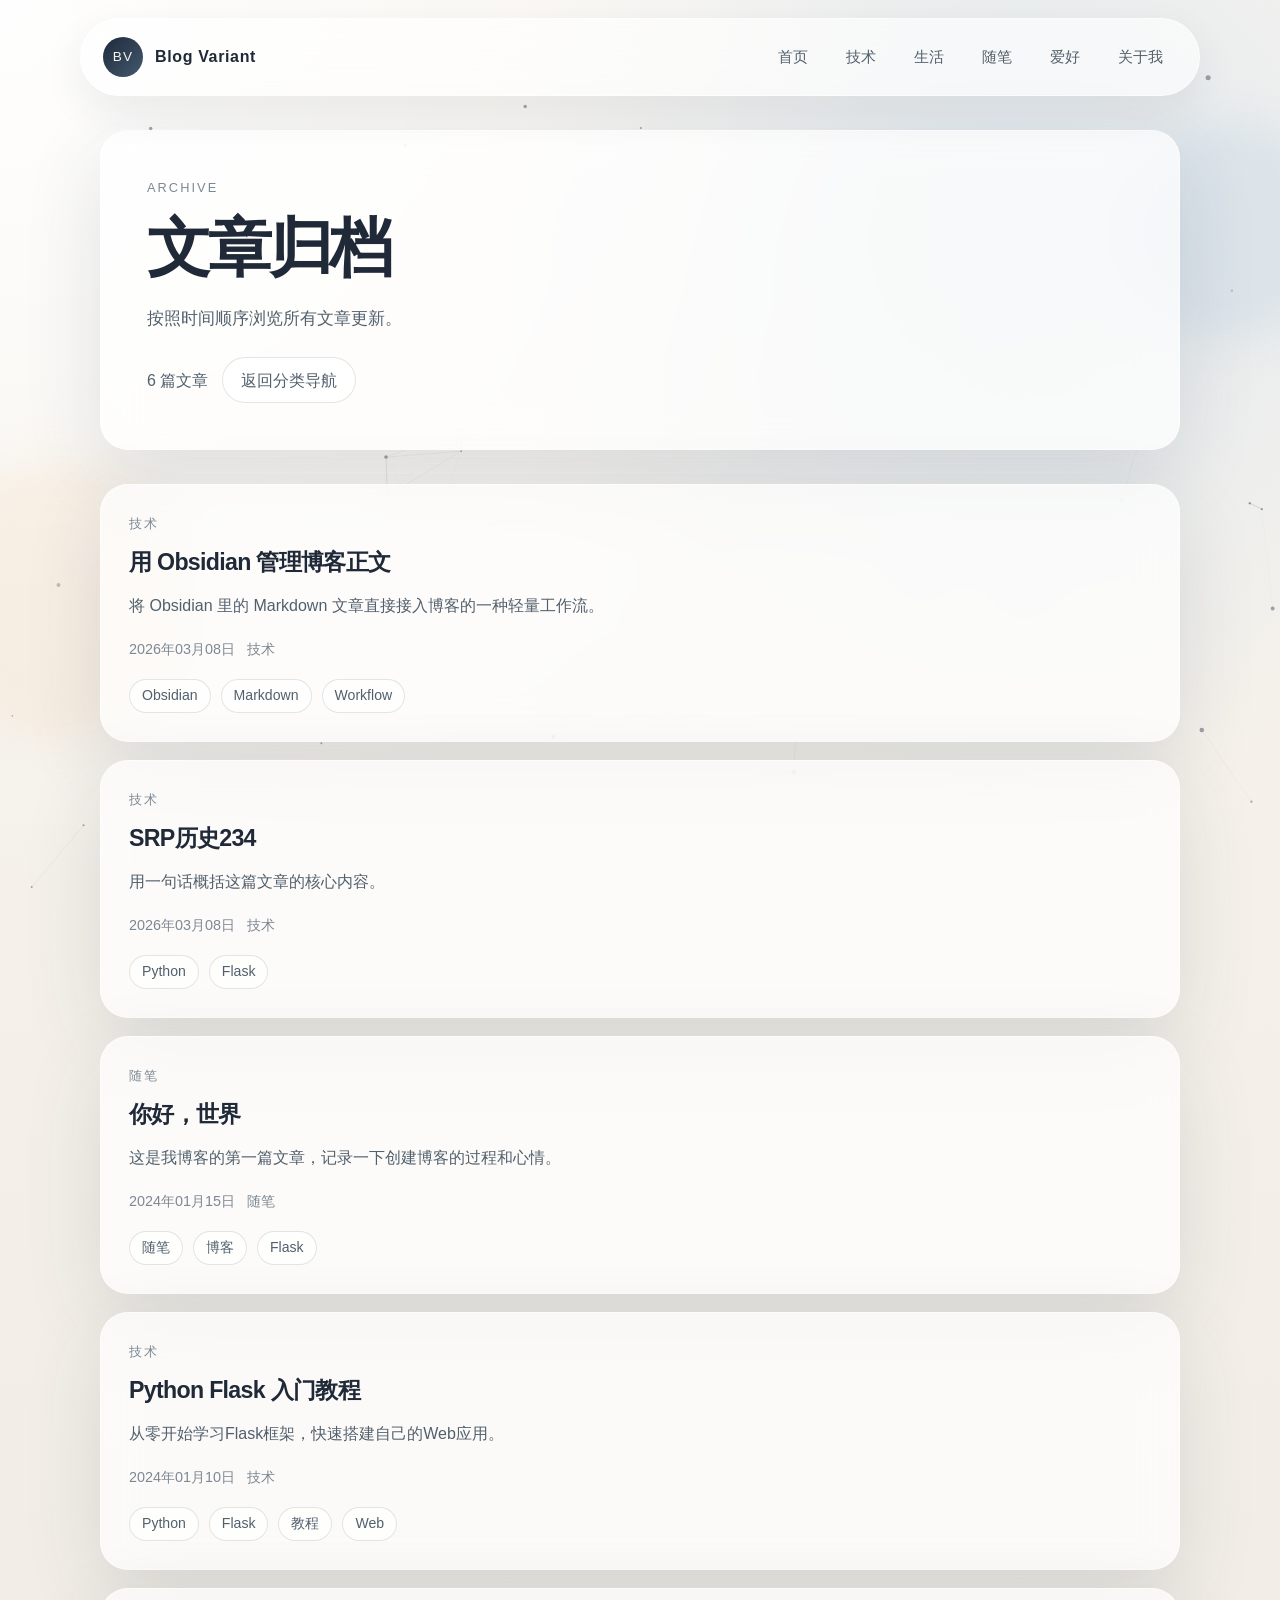
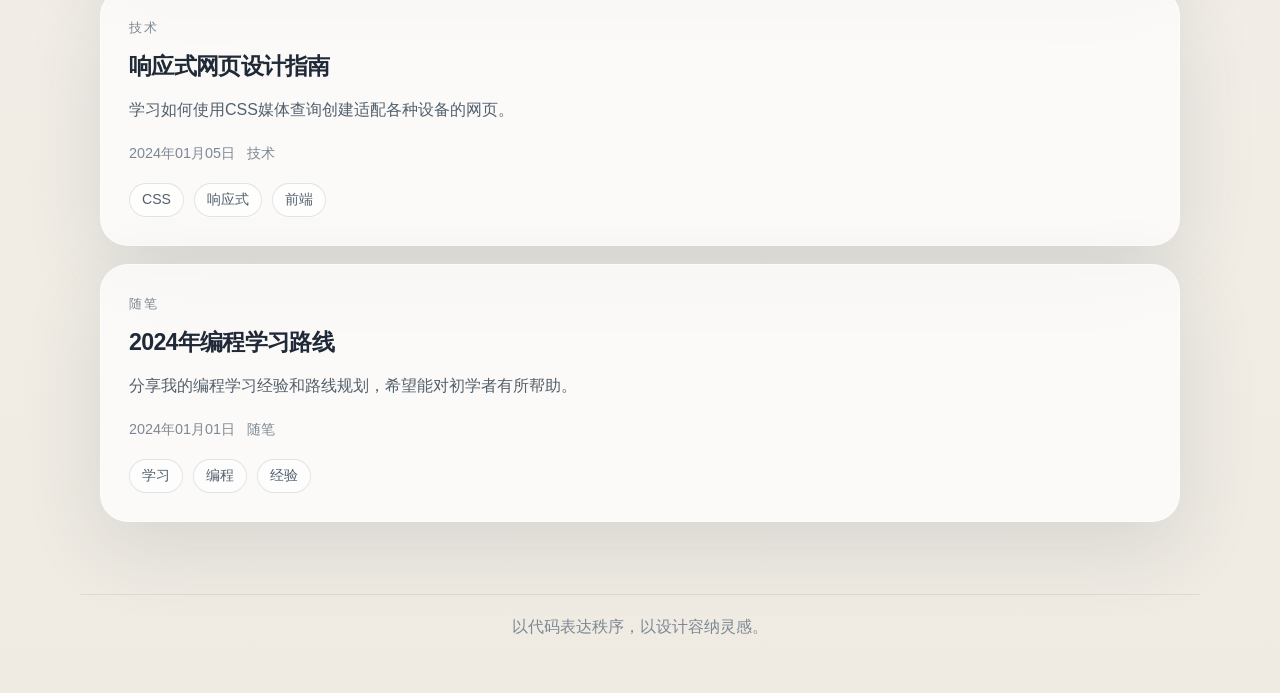
==== archive/index.html @ 3c1abb7d "first push" ====
<!DOCTYPE html>
<html lang="zh-CN">
<head>
    <meta charset="UTF-8">
    <meta name="viewport" content="width=device-width, initial-scale=1.0">
    <title>归档 - Blog Variant</title>
    <link rel="stylesheet" href="/static/css/style.css">
    
</head>
<body>
    <div class="page-shell">
        <canvas id="particles-canvas" aria-hidden="true"></canvas>
        <div class="ambient ambient-one" aria-hidden="true"></div>
        <div class="ambient ambient-two" aria-hidden="true"></div>

        <header class="site-header">
            <div class="header-inner">
                <a href="/" class="logo">
                    <span class="logo-mark">BV</span>
                    <span class="logo-text">Blog Variant</span>
                </a>

                <button class="menu-toggle" type="button" aria-expanded="false" aria-controls="site-nav" onclick="toggleMenu()">
                    <span></span>
                    <span></span>
                    <span></span>
                </button>

                <nav class="site-nav" id="site-nav">
                    <a href="/">首页</a>
                    
                    <a href="/category/tech/">技术</a>
                    
                    <a href="/category/life/">生活</a>
                    
                    <a href="/category/notes/">随笔</a>
                    
                    <a href="/category/hobby/">爱好</a>
                    
                    <a href="/#about">关于我</a>
                </nav>
            </div>
        </header>

        <main class="main-content">
            
<section class="category-hero">
    <p class="eyebrow">Archive</p>
    <h1>文章归档</h1>
    <p class="category-intro">按照时间顺序浏览所有文章更新。</p>
    <div class="category-summary">
        <span>6 篇文章</span>
        <a href="/#category-overview">返回分类导航</a>
    </div>
</section>

<section class="section-block">
    <div class="post-list">
        
            
            <a href="/post/obsidian-blog-workflow/" class="post-card" style="--delay: 0.0s;">
                <p class="featured-category">技术</p>
                <h2>用 Obsidian 管理博客正文</h2>
                <p class="description">将 Obsidian 里的 Markdown 文章直接接入博客的一种轻量工作流。</p>
                <div class="post-meta">
                    <span>2026年03月08日</span>
                    <span>技术</span>
                </div>
                
                <div class="tags">
                    
                    <span class="tag">Obsidian</span>
                    
                    <span class="tag">Markdown</span>
                    
                    <span class="tag">Workflow</span>
                    
                </div>
                
            </a>
            
            <a href="/post/%E5%8E%86%E5%8F%B2/" class="post-card" style="--delay: 0.06s;">
                <p class="featured-category">技术</p>
                <h2>SRP历史234</h2>
                <p class="description">用一句话概括这篇文章的核心内容。</p>
                <div class="post-meta">
                    <span>2026年03月08日</span>
                    <span>技术</span>
                </div>
                
                <div class="tags">
                    
                    <span class="tag">Python</span>
                    
                    <span class="tag">Flask</span>
                    
                </div>
                
            </a>
            
            <a href="/post/hello-world/" class="post-card" style="--delay: 0.12s;">
                <p class="featured-category">随笔</p>
                <h2>你好，世界</h2>
                <p class="description">这是我博客的第一篇文章，记录一下创建博客的过程和心情。</p>
                <div class="post-meta">
                    <span>2024年01月15日</span>
                    <span>随笔</span>
                </div>
                
                <div class="tags">
                    
                    <span class="tag">随笔</span>
                    
                    <span class="tag">博客</span>
                    
                    <span class="tag">Flask</span>
                    
                </div>
                
            </a>
            
            <a href="/post/python-flask-tutorial/" class="post-card" style="--delay: 0.18s;">
                <p class="featured-category">技术</p>
                <h2>Python Flask 入门教程</h2>
                <p class="description">从零开始学习Flask框架，快速搭建自己的Web应用。</p>
                <div class="post-meta">
                    <span>2024年01月10日</span>
                    <span>技术</span>
                </div>
                
                <div class="tags">
                    
                    <span class="tag">Python</span>
                    
                    <span class="tag">Flask</span>
                    
                    <span class="tag">教程</span>
                    
                    <span class="tag">Web</span>
                    
                </div>
                
            </a>
            
            <a href="/post/responsive-web-design/" class="post-card" style="--delay: 0.24s;">
                <p class="featured-category">技术</p>
                <h2>响应式网页设计指南</h2>
                <p class="description">学习如何使用CSS媒体查询创建适配各种设备的网页。</p>
                <div class="post-meta">
                    <span>2024年01月05日</span>
                    <span>技术</span>
                </div>
                
                <div class="tags">
                    
                    <span class="tag">CSS</span>
                    
                    <span class="tag">响应式</span>
                    
                    <span class="tag">前端</span>
                    
                </div>
                
            </a>
            
            <a href="/post/learn-to-code-2024/" class="post-card" style="--delay: 0.3s;">
                <p class="featured-category">随笔</p>
                <h2>2024年编程学习路线</h2>
                <p class="description">分享我的编程学习经验和路线规划，希望能对初学者有所帮助。</p>
                <div class="post-meta">
                    <span>2024年01月01日</span>
                    <span>随笔</span>
                </div>
                
                <div class="tags">
                    
                    <span class="tag">学习</span>
                    
                    <span class="tag">编程</span>
                    
                    <span class="tag">经验</span>
                    
                </div>
                
            </a>
            
        
    </div>
</section>

        </main>

        <footer class="site-footer">
            <p>以代码表达秩序，以设计容纳灵感。</p>
        </footer>
    </div>

    <script>
        function toggleMenu() {
            var nav = document.getElementById("site-nav");
            var button = document.querySelector(".menu-toggle");
            var isActive = nav.classList.toggle("active");
            button.setAttribute("aria-expanded", isActive ? "true" : "false");
        }

        (function () {
            var canvas = document.getElementById("particles-canvas");
            if (!canvas) return;

            var ctx = canvas.getContext("2d");
            var particles = [];
            var mouse = { x: null, y: null, active: false };
            var isReduced = window.matchMedia("(prefers-reduced-motion: reduce)").matches;
            var density = window.innerWidth < 768 ? 28 : 56;

            function resizeCanvas() {
                canvas.width = window.innerWidth;
                canvas.height = window.innerHeight;
                density = window.innerWidth < 768 ? 28 : 56;
                createParticles();
            }

            function createParticles() {
                particles = [];
                for (var i = 0; i < density; i += 1) {
                    particles.push({
                        x: Math.random() * canvas.width,
                        y: Math.random() * canvas.height,
                        vx: (Math.random() - 0.5) * 0.32,
                        vy: (Math.random() - 0.5) * 0.32,
                        radius: Math.random() * 1.8 + 0.8
                    });
                }
            }

            function drawConnections() {
                for (var i = 0; i < particles.length; i += 1) {
                    for (var j = i + 1; j < particles.length; j += 1) {
                        var dx = particles[i].x - particles[j].x;
                        var dy = particles[i].y - particles[j].y;
                        var distance = Math.sqrt(dx * dx + dy * dy);
                        if (distance < 110) {
                            ctx.beginPath();
                            ctx.strokeStyle = "rgba(38, 48, 64, " + ((1 - distance / 110) * 0.16) + ")";
                            ctx.lineWidth = 1;
                            ctx.moveTo(particles[i].x, particles[i].y);
                            ctx.lineTo(particles[j].x, particles[j].y);
                            ctx.stroke();
                        }
                    }
                }
            }

            function updateParticles() {
                ctx.clearRect(0, 0, canvas.width, canvas.height);

                particles.forEach(function (particle) {
                    particle.x += particle.vx;
                    particle.y += particle.vy;

                    if (particle.x <= -20 || particle.x >= canvas.width + 20) particle.vx *= -1;
                    if (particle.y <= -20 || particle.y >= canvas.height + 20) particle.vy *= -1;

                    if (mouse.active && mouse.x !== null && mouse.y !== null) {
                        var mdx = particle.x - mouse.x;
                        var mdy = particle.y - mouse.y;
                        var mouseDistance = Math.sqrt(mdx * mdx + mdy * mdy);
                        if (mouseDistance < 120 && mouseDistance > 0) {
                            particle.x += mdx / mouseDistance * 0.35;
                            particle.y += mdy / mouseDistance * 0.35;
                        }
                    }

                    ctx.beginPath();
                    ctx.arc(particle.x, particle.y, particle.radius, 0, Math.PI * 2);
                    ctx.fillStyle = "rgba(21, 31, 47, 0.38)";
                    ctx.fill();
                });

                drawConnections();

                if (!isReduced) {
                    window.requestAnimationFrame(updateParticles);
                }
            }

            window.addEventListener("mousemove", function (event) {
                mouse.x = event.clientX;
                mouse.y = event.clientY;
                mouse.active = true;
            }, { passive: true });

            window.addEventListener("mouseleave", function () {
                mouse.active = false;
            });

            window.addEventListener("resize", resizeCanvas);
            resizeCanvas();

            if (isReduced) {
                updateParticles();
            } else {
                window.requestAnimationFrame(updateParticles);
            }
        })();
    </script>
    
</body>
</html>
---- static/css/style.css ----
:root {
    --bg-primary: #f4f0e8;
    --bg-soft: rgba(255, 255, 255, 0.62);
    --bg-card: rgba(255, 255, 255, 0.72);
    --bg-strong: #fffdfa;
    --text-primary: #1f2937;
    --text-secondary: #52606d;
    --text-tertiary: #7d8894;
    --line: rgba(31, 41, 55, 0.12);
    --line-strong: rgba(31, 41, 55, 0.2);
    --accent: #213246;
    --accent-soft: #dce6ef;
    --shadow: 0 24px 80px rgba(33, 50, 70, 0.12);
    --shadow-soft: 0 16px 40px rgba(33, 50, 70, 0.08);
    --max-width: 1120px;
    --content-width: 760px;
    --header-height: 78px;
    --radius-lg: 28px;
    --radius-md: 20px;
    --radius-sm: 14px;
}

* {
    box-sizing: border-box;
    margin: 0;
    padding: 0;
}

html {
    scroll-behavior: smooth;
}

body {
    min-height: 100vh;
    font-family: "Avenir Next", "PingFang SC", "Microsoft YaHei", sans-serif;
    color: var(--text-primary);
    background:
        radial-gradient(circle at top left, rgba(255, 255, 255, 0.95), transparent 34%),
        radial-gradient(circle at 80% 10%, rgba(220, 230, 239, 0.8), transparent 24%),
        linear-gradient(180deg, #f8f4ee 0%, #efebe3 100%);
    line-height: 1.7;
}

a {
    color: inherit;
}

img {
    max-width: 100%;
    display: block;
}

#particles-canvas {
    position: fixed;
    inset: 0;
    z-index: 0;
    pointer-events: none;
}

.page-shell {
    position: relative;
    min-height: 100vh;
    overflow: hidden;
}

.ambient {
    position: fixed;
    z-index: 0;
    border-radius: 999px;
    filter: blur(22px);
    opacity: 0.65;
    pointer-events: none;
}

.ambient-one {
    top: 120px;
    right: -60px;
    width: 220px;
    height: 220px;
    background: rgba(204, 218, 228, 0.75);
}

.ambient-two {
    top: 460px;
    left: -80px;
    width: 280px;
    height: 280px;
    background: rgba(244, 227, 205, 0.6);
}

.site-header,
.main-content,
.site-footer {
    position: relative;
    z-index: 1;
}

.site-header {
    position: sticky;
    top: 0;
    padding: 18px 20px 0;
    z-index: 10;
}

.header-inner {
    max-width: var(--max-width);
    margin: 0 auto;
    min-height: var(--header-height);
    padding: 0 22px;
    position: relative;
    display: flex;
    align-items: center;
    justify-content: space-between;
    border: 1px solid rgba(255, 255, 255, 0.55);
    border-radius: 999px;
    background: rgba(255, 255, 255, 0.62);
    backdrop-filter: blur(18px);
    box-shadow: var(--shadow-soft);
}

.logo {
    display: inline-flex;
    align-items: center;
    gap: 12px;
    text-decoration: none;
}

.logo-mark {
    width: 40px;
    height: 40px;
    display: inline-flex;
    align-items: center;
    justify-content: center;
    border-radius: 50%;
    background: linear-gradient(135deg, #1d2a3a, #44596f);
    color: #f8f4ee;
    font-size: 0.85rem;
    letter-spacing: 0.08em;
}

.logo-text {
    font-size: 1rem;
    font-weight: 600;
    letter-spacing: 0.04em;
}

.site-nav {
    display: flex;
    align-items: center;
    gap: 10px;
}

.site-nav a {
    padding: 10px 14px;
    border-radius: 999px;
    text-decoration: none;
    color: var(--text-secondary);
    font-size: 0.95rem;
    transition: background-color 0.25s ease, color 0.25s ease, transform 0.25s ease;
}

.site-nav a:hover,
.site-nav a:focus-visible {
    background: rgba(33, 50, 70, 0.08);
    color: var(--text-primary);
    transform: translateY(-1px);
}

.menu-toggle {
    display: none;
    width: 44px;
    height: 44px;
    border: 0;
    border-radius: 50%;
    background: rgba(33, 50, 70, 0.06);
    cursor: pointer;
}

.menu-toggle span {
    display: block;
    width: 18px;
    height: 2px;
    margin: 4px auto;
    background: var(--accent);
}

.main-content {
    max-width: var(--max-width);
    margin: 0 auto;
    padding: 34px 20px 72px;
}

.glass-card {
    background: var(--bg-card);
    border: 1px solid rgba(255, 255, 255, 0.55);
    backdrop-filter: blur(18px);
    box-shadow: var(--shadow);
}

.hero-section {
    display: grid;
    grid-template-columns: minmax(0, 1.35fr) minmax(320px, 0.85fr);
    gap: 28px;
    align-items: stretch;
    margin-top: 12px;
}

.hero-copy,
.identity-card,
.category-panel,
.featured-card,
.post-card,
.category-hero,
.post-detail,
.empty-state {
    border-radius: var(--radius-lg);
    background: var(--bg-card);
    border: 1px solid rgba(255, 255, 255, 0.55);
    backdrop-filter: blur(18px);
    box-shadow: var(--shadow);
}

.hero-copy {
    padding: 56px;
    position: relative;
    overflow: hidden;
}

.hero-copy::after {
    content: "";
    position: absolute;
    right: 32px;
    top: 32px;
    width: 140px;
    height: 140px;
    border-radius: 24px;
    border: 1px solid rgba(33, 50, 70, 0.08);
    background: linear-gradient(180deg, rgba(255, 255, 255, 0.4), rgba(220, 230, 239, 0.2));
    transform: rotate(14deg);
}

.eyebrow,
.panel-kicker,
.featured-category,
.identity-role {
    color: var(--text-tertiary);
    font-size: 0.8rem;
    letter-spacing: 0.16em;
    text-transform: uppercase;
}

.hero-copy h1,
.category-hero h1 {
    max-width: 11ch;
    margin-top: 16px;
    font-size: clamp(2.8rem, 5vw, 4.8rem);
    line-height: 1.06;
    letter-spacing: -0.05em;
}

.hero-intro,
.category-intro {
    max-width: 58ch;
    margin-top: 22px;
    color: var(--text-secondary);
    font-size: 1.05rem;
}

.hero-actions {
    display: flex;
    flex-wrap: wrap;
    gap: 14px;
    margin-top: 28px;
}

.hero-actions a,
.category-summary a,
.panel-head a {
    display: inline-flex;
    align-items: center;
    justify-content: center;
    min-height: 46px;
    padding: 0 18px;
    border-radius: 999px;
    border: 1px solid var(--line);
    background: rgba(255, 255, 255, 0.72);
    text-decoration: none;
    transition: transform 0.25s ease, border-color 0.25s ease, background-color 0.25s ease;
}

.hero-actions a:first-child {
    background: linear-gradient(135deg, #203042, #394d62);
    border-color: transparent;
    color: #f8f4ee;
}

.hero-actions a:hover,
.category-summary a:hover,
.panel-head a:hover {
    transform: translateY(-2px);
    border-color: var(--line-strong);
}

.identity-card {
    padding: 30px;
    display: flex;
    flex-direction: column;
    justify-content: space-between;
}

.identity-top {
    display: flex;
    align-items: center;
    gap: 18px;
}

.profile-avatar {
    width: 78px;
    height: 78px;
    display: inline-flex;
    align-items: center;
    justify-content: center;
    border-radius: 24px;
    background: linear-gradient(135deg, #1e2d3f, #607385);
    color: #f8f4ee;
    font-size: 2rem;
    box-shadow: inset 0 1px 0 rgba(255, 255, 255, 0.2);
}

.identity-top h2 {
    font-size: 2rem;
    letter-spacing: -0.04em;
}

.identity-bio {
    margin-top: 26px;
    color: var(--text-secondary);
}

.skill-list {
    display: flex;
    flex-wrap: wrap;
    gap: 10px;
    margin-top: 26px;
}

.skill-list span,
.tag,
.category-pills a {
    display: inline-flex;
    align-items: center;
    min-height: 34px;
    padding: 0 12px;
    border-radius: 999px;
    border: 1px solid var(--line);
    background: rgba(255, 255, 255, 0.65);
    color: var(--text-secondary);
    text-decoration: none;
    font-size: 0.88rem;
}

.identity-stats {
    display: grid;
    grid-template-columns: repeat(3, 1fr);
    gap: 14px;
    margin-top: 30px;
}

.identity-stats div {
    padding: 16px 14px;
    border-radius: var(--radius-sm);
    background: rgba(255, 255, 255, 0.55);
    border: 1px solid rgba(31, 41, 55, 0.08);
}

.identity-stats dt {
    color: var(--text-tertiary);
    font-size: 0.82rem;
}

.identity-stats dd {
    margin-top: 6px;
    font-size: 1.05rem;
    font-weight: 600;
}

.section-block {
    margin-top: 34px;
}

.section-heading {
    display: flex;
    align-items: end;
    justify-content: space-between;
    gap: 20px;
    margin-bottom: 20px;
}

.section-heading h2 {
    margin-top: 8px;
    font-size: 2rem;
    letter-spacing: -0.04em;
}

.section-heading p:last-child {
    max-width: 42ch;
    color: var(--text-secondary);
}

.featured-grid {
    display: grid;
    grid-template-columns: repeat(3, minmax(0, 1fr));
    gap: 18px;
}

.featured-card,
.post-card {
    display: block;
    padding: 28px;
    text-decoration: none;
    color: inherit;
    transform: translateY(14px);
    opacity: 0;
    animation: fade-up 0.55s ease forwards;
    animation-delay: var(--delay, 0s);
}

.featured-card h3,
.post-card h2,
.post-card h4 {
    margin-top: 12px;
    font-size: 1.45rem;
    line-height: 1.32;
    letter-spacing: -0.03em;
}

.post-card h4 {
    font-size: 1.25rem;
}

.featured-card p:last-of-type,
.post-card .description {
    margin-top: 14px;
    color: var(--text-secondary);
}

.featured-card span {
    display: inline-block;
    margin-top: 20px;
    color: var(--text-tertiary);
    font-size: 0.9rem;
}

.featured-card:hover,
.post-card:hover {
    transform: translateY(-4px);
    box-shadow: 0 26px 90px rgba(33, 50, 70, 0.16);
}

.category-pills {
    display: flex;
    flex-wrap: wrap;
    gap: 12px;
    margin-bottom: 20px;
}

.category-pills a:hover,
.tag:hover,
.skill-list span:hover {
    border-color: var(--line-strong);
}

.category-sections {
    display: grid;
    gap: 20px;
}

.category-panel {
    padding: 28px;
}

.panel-head {
    display: flex;
    align-items: center;
    justify-content: space-between;
    gap: 18px;
    margin-bottom: 18px;
}

.panel-head h3 {
    margin-top: 6px;
    font-size: 1.7rem;
    letter-spacing: -0.04em;
}

.compact-posts {
    display: grid;
    grid-template-columns: repeat(2, minmax(0, 1fr));
    gap: 18px;
}

.post-list {
    display: grid;
    gap: 18px;
}

.empty-inline {
    padding: 22px;
    border-radius: var(--radius-sm);
    border: 1px dashed var(--line);
    color: var(--text-secondary);
    background: rgba(255, 255, 255, 0.45);
}

.post-meta {
    display: flex;
    flex-wrap: wrap;
    gap: 12px;
    margin-top: 18px;
    color: var(--text-tertiary);
    font-size: 0.9rem;
}

.tags {
    display: flex;
    flex-wrap: wrap;
    gap: 10px;
    margin-top: 18px;
}

.category-hero {
    padding: 46px;
}

.category-summary {
    display: flex;
    align-items: center;
    gap: 14px;
    flex-wrap: wrap;
    margin-top: 24px;
    color: var(--text-secondary);
}

.post-detail {
    max-width: var(--content-width);
    margin: 12px auto 0;
    padding: 36px;
}

.back-link {
    display: inline-flex;
    align-items: center;
    gap: 8px;
    margin-bottom: 28px;
    color: var(--text-secondary);
    text-decoration: none;
}

.post-header {
    padding-bottom: 24px;
    border-bottom: 1px solid var(--line);
}

.post-header h1 {
    font-size: clamp(2rem, 4vw, 3rem);
    line-height: 1.14;
    letter-spacing: -0.05em;
}

.post-content {
    margin-top: 28px;
    font-size: 1.02rem;
}

.post-content h2 {
    margin: 34px 0 14px;
    font-size: 1.6rem;
    letter-spacing: -0.03em;
}

.post-content h3 {
    margin: 26px 0 12px;
    font-size: 1.25rem;
}

.post-content p,
.post-content ul,
.post-content ol,
.post-content pre {
    margin-bottom: 18px;
}

.post-content ul,
.post-content ol {
    padding-left: 22px;
}

.post-content pre,
.post-content code {
    font-family: "Cascadia Code", "Consolas", monospace;
}

.post-content pre {
    overflow-x: auto;
    padding: 18px 20px;
    border-radius: var(--radius-sm);
    background: rgba(248, 244, 238, 0.95);
    border: 1px solid rgba(31, 41, 55, 0.08);
}

.post-content code {
    padding: 2px 6px;
    border-radius: 8px;
    background: rgba(248, 244, 238, 0.95);
}

.post-content pre code {
    padding: 0;
    background: transparent;
}

.post-content a {
    color: var(--accent);
    text-decoration: underline;
    text-underline-offset: 3px;
}

.post-content img {
    margin: 22px auto;
    border-radius: var(--radius-md);
    box-shadow: var(--shadow-soft);
}

.note-network {
    margin-top: 36px;
    display: grid;
    gap: 18px;
}

.note-panel {
    padding-top: 24px;
    border-top: 1px solid var(--line);
}

.note-panel h2 {
    font-size: 1.2rem;
    letter-spacing: -0.03em;
}

.note-links {
    display: grid;
    grid-template-columns: repeat(2, minmax(0, 1fr));
    gap: 12px;
    margin-top: 16px;
}

.note-link-card {
    display: flex;
    flex-direction: column;
    gap: 6px;
    padding: 16px 18px;
    border-radius: var(--radius-sm);
    border: 1px solid var(--line);
    background: rgba(255, 255, 255, 0.5);
    text-decoration: none;
    transition: transform 0.25s ease, border-color 0.25s ease, background-color 0.25s ease;
}

.note-link-card strong {
    font-size: 1rem;
}

.note-link-card span {
    color: var(--text-secondary);
    font-size: 0.88rem;
}

.note-link-card:hover {
    transform: translateY(-2px);
    border-color: var(--line-strong);
    background: rgba(255, 255, 255, 0.74);
}

.empty-state {
    padding: 48px 28px;
    text-align: center;
}

.empty-state h2 {
    font-size: 1.5rem;
    letter-spacing: -0.03em;
}

.empty-state p {
    margin-top: 10px;
    color: var(--text-secondary);
}

.site-footer {
    padding: 0 20px 34px;
}

.site-footer p {
    max-width: var(--max-width);
    margin: 0 auto;
    padding: 18px 24px;
    color: var(--text-tertiary);
    text-align: center;
    border-top: 1px solid rgba(31, 41, 55, 0.08);
}

.progress-bar {
    position: fixed;
    top: 0;
    left: 0;
    width: 0;
    height: 3px;
    background: linear-gradient(90deg, #223446, #75889c);
    z-index: 20;
}

@keyframes fade-up {
    to {
        opacity: 1;
        transform: translateY(0);
    }
}

::-webkit-scrollbar {
    width: 9px;
    height: 9px;
}

::-webkit-scrollbar-track {
    background: rgba(255, 255, 255, 0.4);
}

::-webkit-scrollbar-thumb {
    background: rgba(33, 50, 70, 0.22);
    border-radius: 999px;
}

::-webkit-scrollbar-thumb:hover {
    background: rgba(33, 50, 70, 0.36);
}

@media (max-width: 980px) {
    .hero-section,
    .featured-grid,
    .compact-posts {
        grid-template-columns: 1fr;
    }

    .section-heading,
    .panel-head {
        flex-direction: column;
        align-items: flex-start;
    }

    .hero-copy {
        padding: 42px 32px;
    }
}

@media (max-width: 768px) {
    :root {
        --header-height: 68px;
        --radius-lg: 22px;
    }

    .site-header {
        padding-top: 12px;
    }

    .header-inner {
        padding: 0 16px;
    }

    .menu-toggle {
        display: inline-block;
    }

    .site-nav {
        position: absolute;
        top: calc(100% + 10px);
        left: 12px;
        right: 12px;
        display: none;
        flex-direction: column;
        align-items: stretch;
        gap: 8px;
        padding: 14px;
        border-radius: 24px;
        background: rgba(255, 255, 255, 0.86);
        border: 1px solid rgba(255, 255, 255, 0.72);
        backdrop-filter: blur(18px);
        box-shadow: var(--shadow-soft);
    }

    .site-nav.active {
        display: flex;
    }

    .site-nav a {
        padding: 12px 14px;
        background: rgba(33, 50, 70, 0.04);
    }

    .main-content {
        padding-top: 20px;
    }

    .hero-copy,
    .identity-card,
    .category-hero,
    .post-detail,
    .category-panel,
    .featured-card,
    .post-card {
        padding: 24px;
    }

    .hero-copy h1,
    .category-hero h1,
    .post-header h1 {
        max-width: none;
        font-size: clamp(2rem, 10vw, 3rem);
    }

    .identity-top {
        align-items: flex-start;
    }

    .identity-stats {
        grid-template-columns: 1fr;
    }

    .hero-actions,
    .category-summary,
    .category-pills,
    .post-meta,
    .tags {
        gap: 10px;
    }

    .note-links {
        grid-template-columns: 1fr;
    }
}

@media (prefers-reduced-motion: reduce) {
    html {
        scroll-behavior: auto;
    }

    .featured-card,
    .post-card,
    .site-nav a,
    .hero-actions a,
    .category-summary a,
    .panel-head a {
        animation: none;
        transition: none;
        transform: none;
        opacity: 1;
    }
}
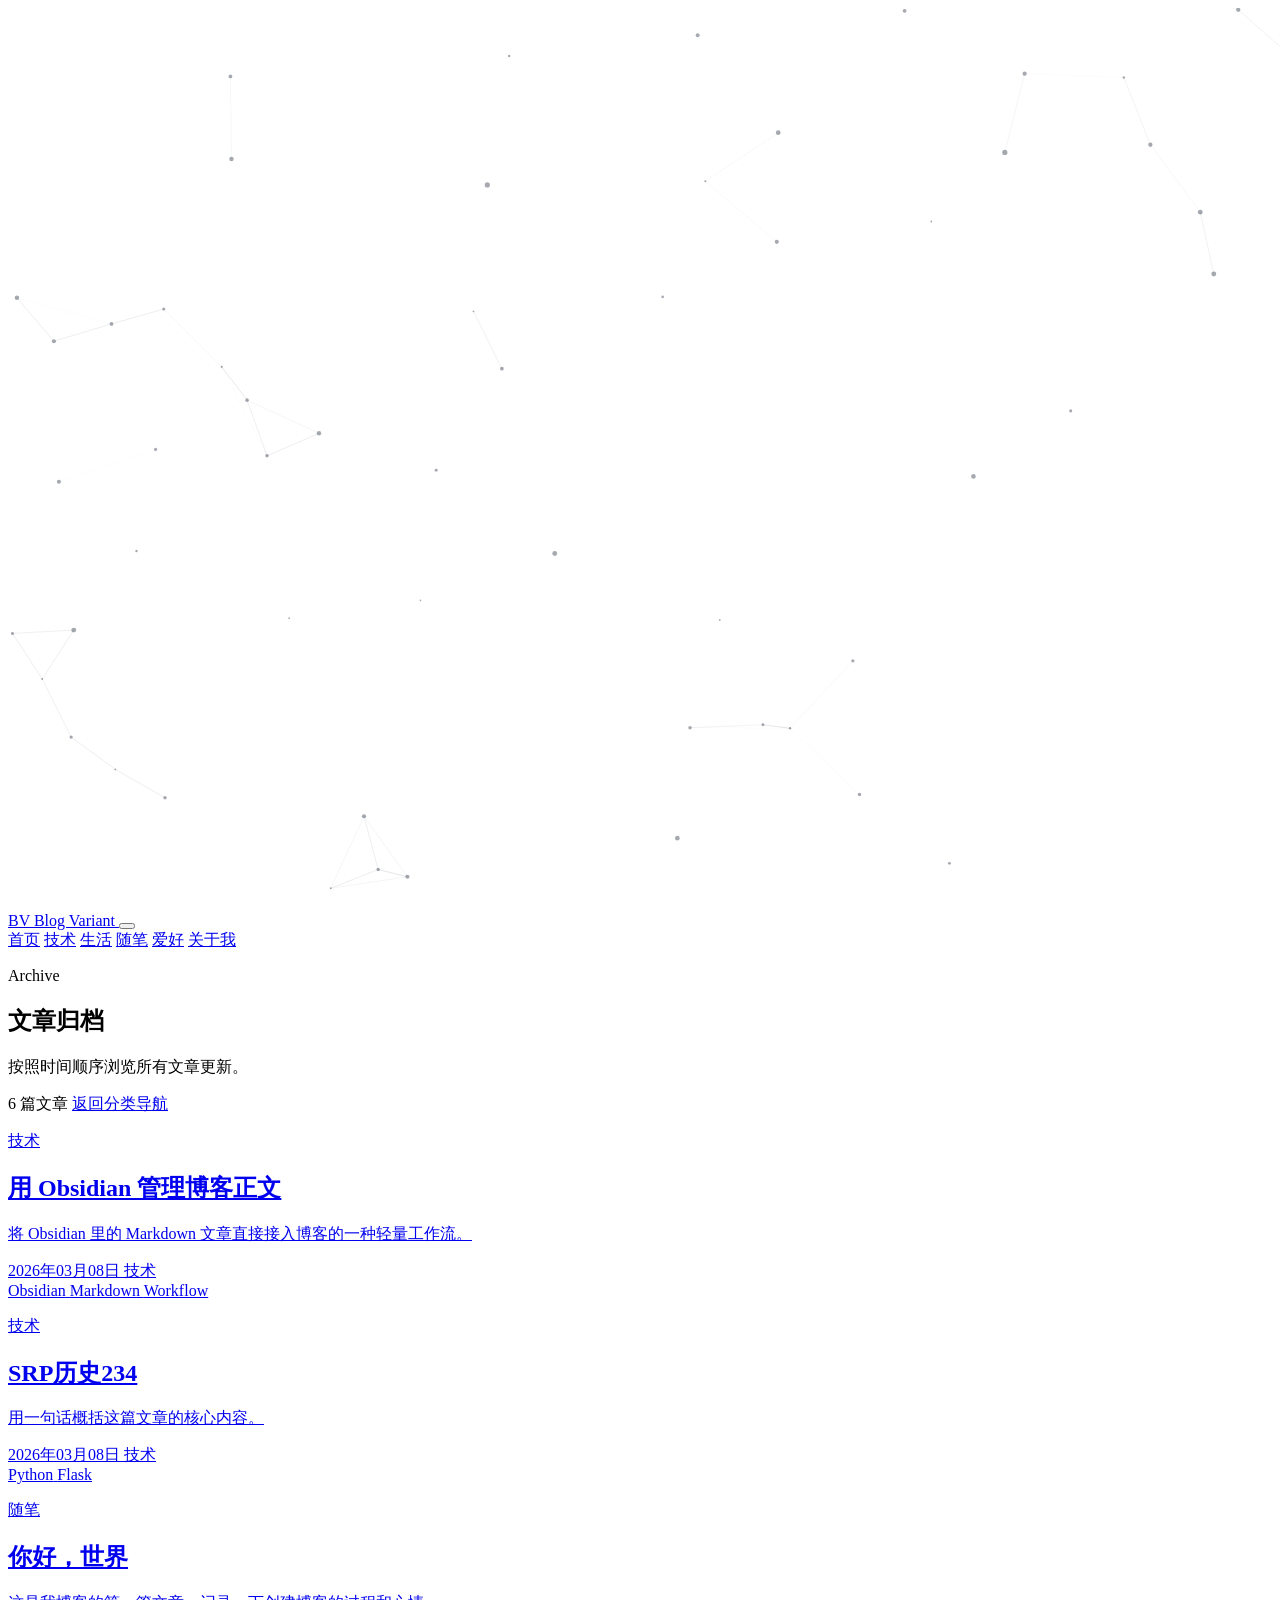
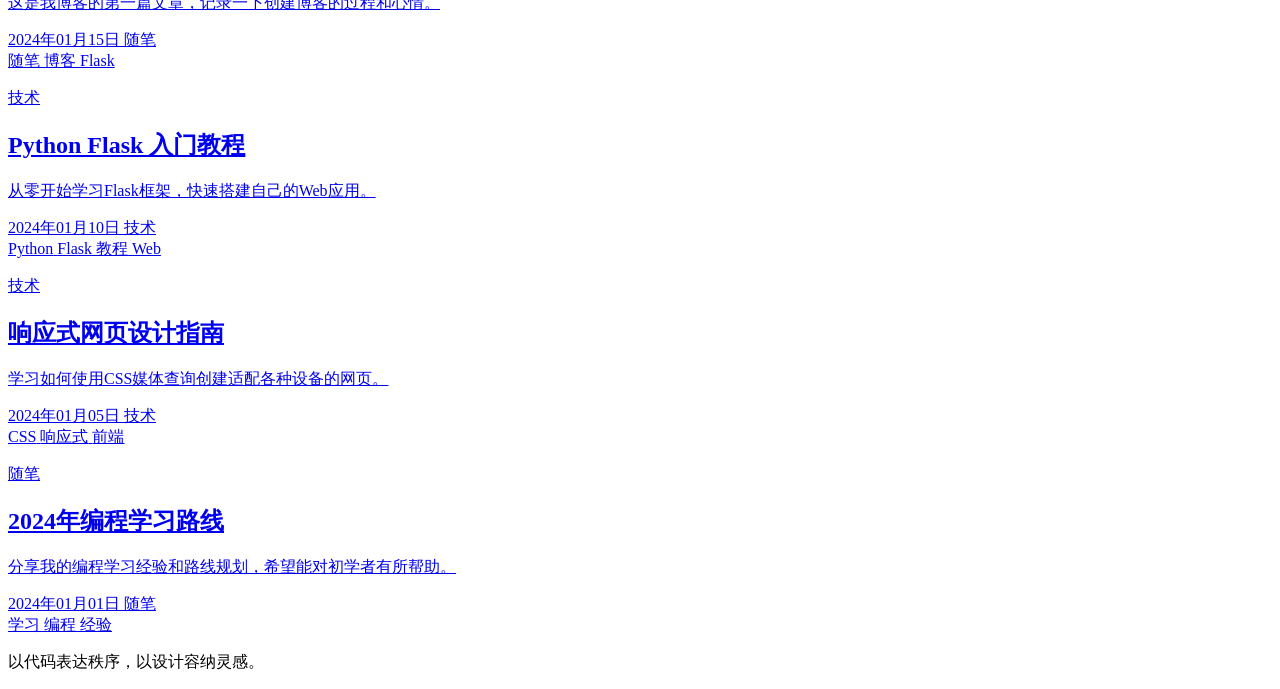
==== commit 6034daca: "v2" ====
--- a/archive/index.html
+++ b/archive/index.html
@@ -4,7 +4,7 @@
     <meta charset="UTF-8">
     <meta name="viewport" content="width=device-width, initial-scale=1.0">
     <title>归档 - Blog Variant</title>
-    <link rel="stylesheet" href="/static/css/style.css">
+    <link rel="stylesheet" href="/MyBlog/static/css/style.css">
     
 </head>
 <body>
@@ -15,7 +15,7 @@
 
         <header class="site-header">
             <div class="header-inner">
-                <a href="/" class="logo">
+                <a href="/MyBlog/" class="logo">
                     <span class="logo-mark">BV</span>
                     <span class="logo-text">Blog Variant</span>
                 </a>
@@ -27,17 +27,17 @@
                 </button>
 
                 <nav class="site-nav" id="site-nav">
-                    <a href="/">首页</a>
-                    
-                    <a href="/category/tech/">技术</a>
-                    
-                    <a href="/category/life/">生活</a>
-                    
-                    <a href="/category/notes/">随笔</a>
-                    
-                    <a href="/category/hobby/">爱好</a>
-                    
-                    <a href="/#about">关于我</a>
+                    <a href="/MyBlog/">首页</a>
+                    
+                    <a href="/MyBlog/category/tech/">技术</a>
+                    
+                    <a href="/MyBlog/category/life/">生活</a>
+                    
+                    <a href="/MyBlog/category/notes/">随笔</a>
+                    
+                    <a href="/MyBlog/category/hobby/">爱好</a>
+                    
+                    <a href="/MyBlog/#about">关于我</a>
                 </nav>
             </div>
         </header>
@@ -50,7 +50,7 @@
     <p class="category-intro">按照时间顺序浏览所有文章更新。</p>
     <div class="category-summary">
         <span>6 篇文章</span>
-        <a href="/#category-overview">返回分类导航</a>
+        <a href="/MyBlog/#category-overview">返回分类导航</a>
     </div>
 </section>
 
@@ -58,7 +58,7 @@
     <div class="post-list">
         
             
-            <a href="/post/obsidian-blog-workflow/" class="post-card" style="--delay: 0.0s;">
+            <a href="/MyBlog/post/obsidian-blog-workflow/" class="post-card" style="--delay: 0.0s;">
                 <p class="featured-category">技术</p>
                 <h2>用 Obsidian 管理博客正文</h2>
                 <p class="description">将 Obsidian 里的 Markdown 文章直接接入博客的一种轻量工作流。</p>
@@ -79,7 +79,7 @@
                 
             </a>
             
-            <a href="/post/%E5%8E%86%E5%8F%B2/" class="post-card" style="--delay: 0.06s;">
+            <a href="/MyBlog/post/%E5%8E%86%E5%8F%B2/" class="post-card" style="--delay: 0.06s;">
                 <p class="featured-category">技术</p>
                 <h2>SRP历史234</h2>
                 <p class="description">用一句话概括这篇文章的核心内容。</p>
@@ -98,7 +98,7 @@
                 
             </a>
             
-            <a href="/post/hello-world/" class="post-card" style="--delay: 0.12s;">
+            <a href="/MyBlog/post/hello-world/" class="post-card" style="--delay: 0.12s;">
                 <p class="featured-category">随笔</p>
                 <h2>你好，世界</h2>
                 <p class="description">这是我博客的第一篇文章，记录一下创建博客的过程和心情。</p>
@@ -119,7 +119,7 @@
                 
             </a>
             
-            <a href="/post/python-flask-tutorial/" class="post-card" style="--delay: 0.18s;">
+            <a href="/MyBlog/post/python-flask-tutorial/" class="post-card" style="--delay: 0.18s;">
                 <p class="featured-category">技术</p>
                 <h2>Python Flask 入门教程</h2>
                 <p class="description">从零开始学习Flask框架，快速搭建自己的Web应用。</p>
@@ -142,7 +142,7 @@
                 
             </a>
             
-            <a href="/post/responsive-web-design/" class="post-card" style="--delay: 0.24s;">
+            <a href="/MyBlog/post/responsive-web-design/" class="post-card" style="--delay: 0.24s;">
                 <p class="featured-category">技术</p>
                 <h2>响应式网页设计指南</h2>
                 <p class="description">学习如何使用CSS媒体查询创建适配各种设备的网页。</p>
@@ -163,7 +163,7 @@
                 
             </a>
             
-            <a href="/post/learn-to-code-2024/" class="post-card" style="--delay: 0.3s;">
+            <a href="/MyBlog/post/learn-to-code-2024/" class="post-card" style="--delay: 0.3s;">
                 <p class="featured-category">随笔</p>
                 <h2>2024年编程学习路线</h2>
                 <p class="description">分享我的编程学习经验和路线规划，希望能对初学者有所帮助。</p>
